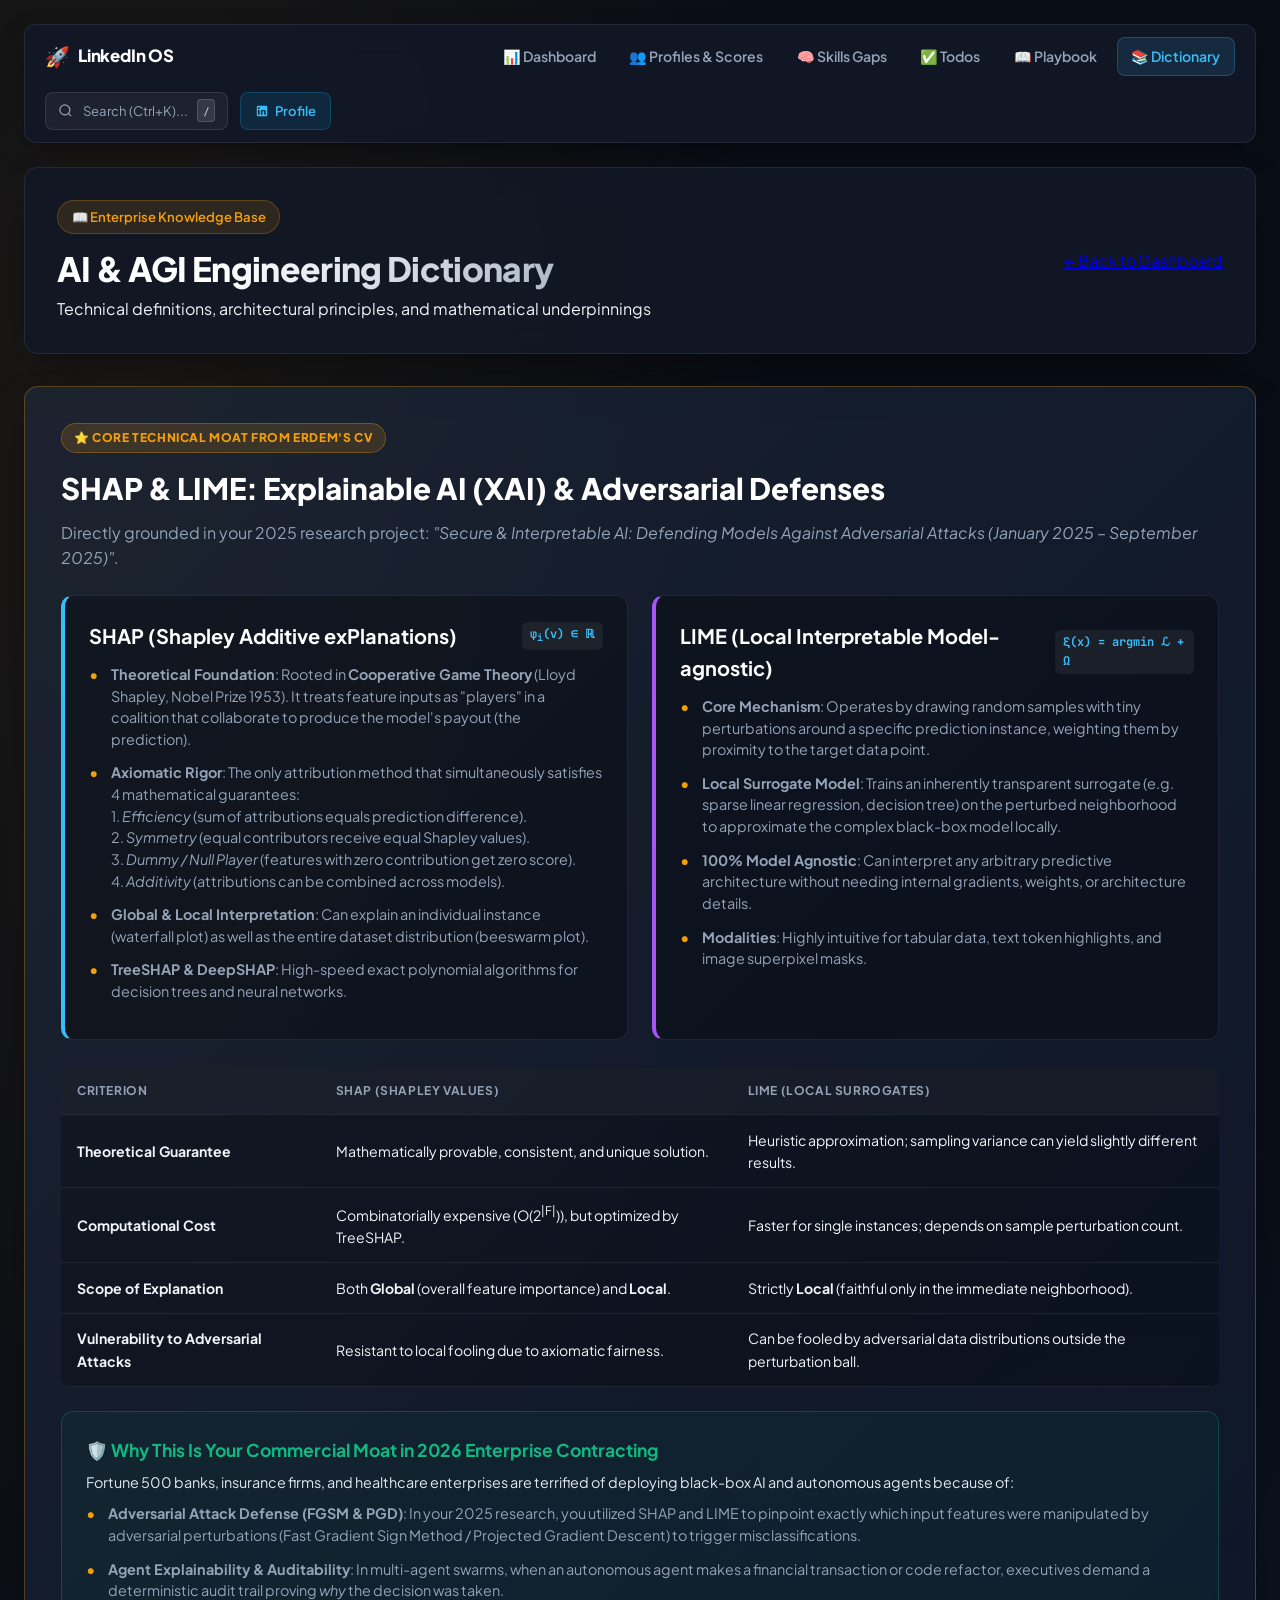
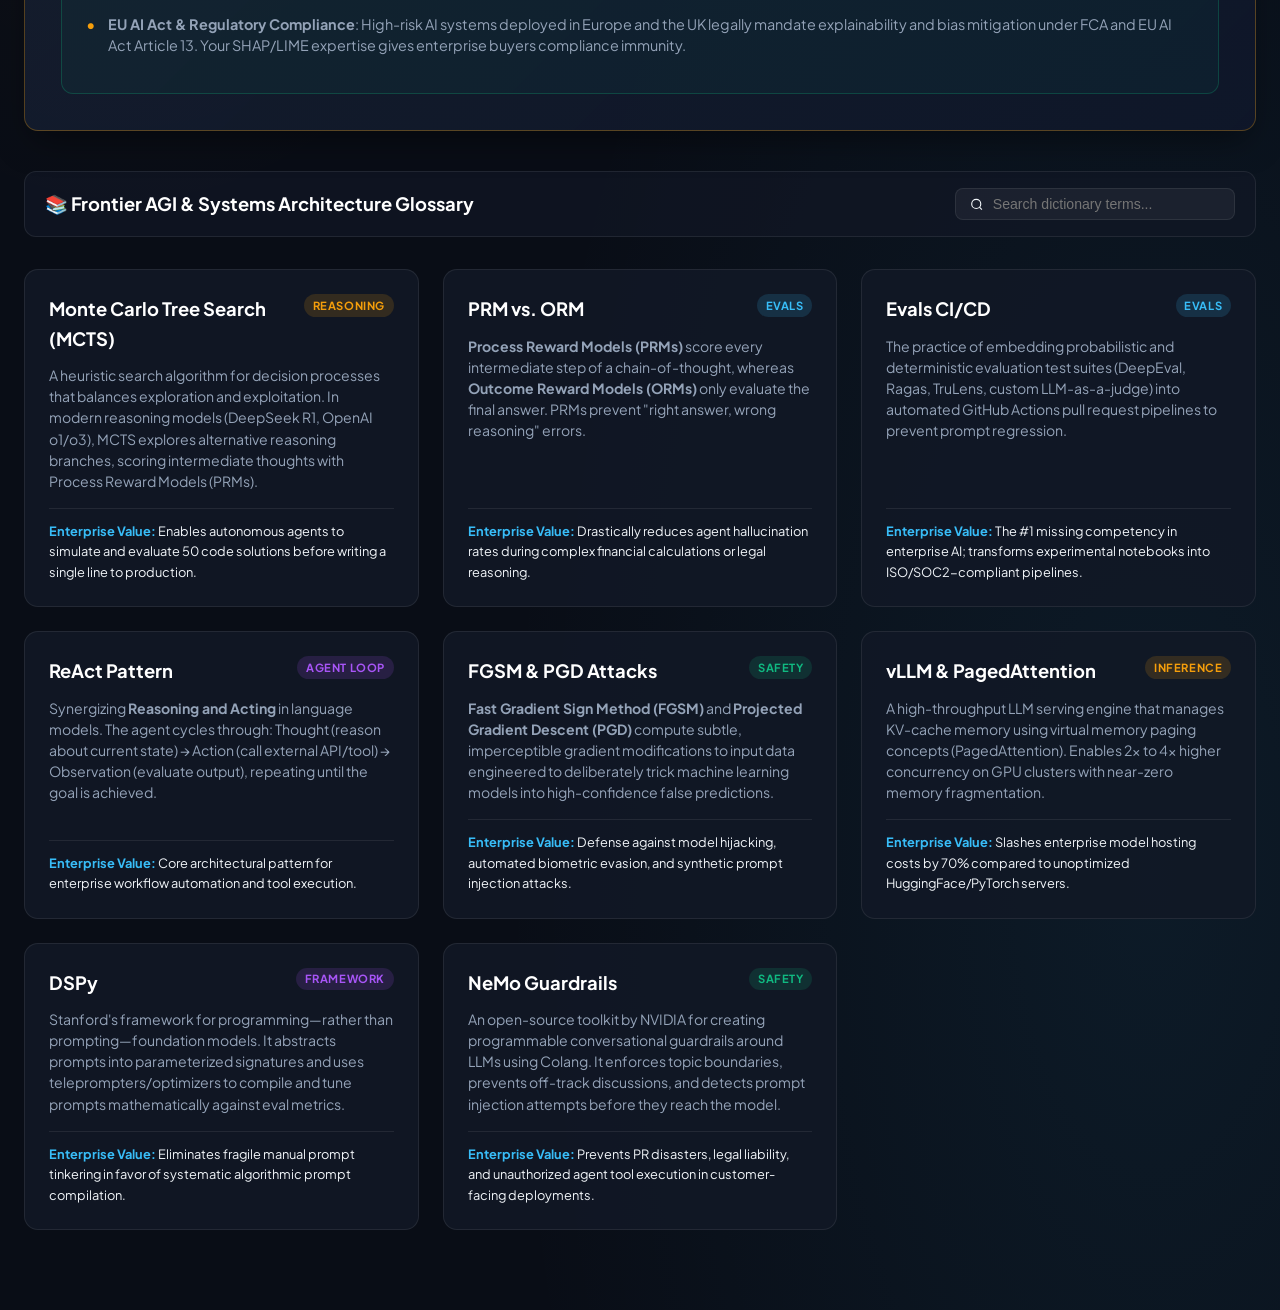
==== dictionary.html @ a2ed02db "feat: add dictionary.html with in-depth SHAP and LIME breakdown and glossary" ====
<!DOCTYPE html>
<html lang="en">
<head>
  <meta charset="UTF-8">
  <meta name="viewport" content="width=device-width, initial-scale=1.0">
  <title>AI & AGI Engineering Dictionary | LinkedIn OS</title>
  <link rel="preconnect" href="https://fonts.googleapis.com">
  <link rel="preconnect" href="https://fonts.gstatic.com" crossorigin>
  <link href="https://fonts.googleapis.com/css2?family=Plus+Jakarta+Sans:wght@400;500;600;700;800&family=JetBrains+Mono:wght@400;500;600&display=swap" rel="stylesheet">
  <link rel="stylesheet" href="nav.css">
  <style>
    :root {
      --bg: #090d16;
      --card-bg: rgba(18, 24, 38, 0.88);
      --card-border: rgba(255, 255, 255, 0.08);
      --accent-blue: #38bdf8;
      --accent-purple: #a855f7;
      --accent-emerald: #10b981;
      --accent-amber: #f59e0b;
      --accent-rose: #f43f5e;
      --text-main: #f1f5f9;
      --text-muted: #94a3b8;
      --code-bg: #030712;
      --radius: 14px;
    }

    * { box-sizing: border-box; margin: 0; padding: 0; }

    body {
      background-color: var(--bg);
      background-image: 
        radial-gradient(at 10% 15%, rgba(245, 158, 11, 0.08) 0px, transparent 40%),
        radial-gradient(at 90% 85%, rgba(56, 189, 248, 0.08) 0px, transparent 40%);
      color: var(--text-main);
      font-family: 'Plus Jakarta Sans', -apple-system, BlinkMacSystemFont, sans-serif;
      line-height: 1.6;
      min-height: 100vh;
      padding: 1.5rem 1.5rem 5rem;
    }

    .container { max-width: 1240px; margin: 0 auto; }

    /* Page Header */
    .page-header {
      background: var(--card-bg);
      backdrop-filter: blur(16px);
      border: 1px solid var(--card-border);
      border-radius: var(--radius);
      padding: 2rem;
      margin-bottom: 2rem;
      box-shadow: 0 20px 40px -15px rgba(0,0,0,0.5);
      display: flex;
      flex-wrap: wrap;
      justify-content: space-between;
      align-items: center;
      gap: 1.5rem;
    }

    .page-header h1 {
      font-size: 2.1rem;
      font-weight: 800;
      letter-spacing: -0.02em;
      background: linear-gradient(135deg, #fff 30%, #94a3b8 100%);
      -webkit-background-clip: text;
      -webkit-text-fill-color: transparent;
      display: flex;
      align-items: center;
      gap: 0.75rem;
    }

    .header-badge {
      display: inline-flex;
      align-items: center;
      gap: 0.5rem;
      background: rgba(245, 158, 11, 0.12);
      border: 1px solid rgba(245, 158, 11, 0.25);
      color: var(--accent-amber);
      padding: 0.35rem 0.85rem;
      border-radius: 9999px;
      font-size: 0.82rem;
      font-weight: 600;
      margin-bottom: 0.5rem;
    }

    /* Hero Deep Dive Card for SHAP & LIME */
    .hero-spotlight {
      background: linear-gradient(135deg, rgba(30, 41, 59, 0.7), rgba(15, 23, 42, 0.9));
      border: 1px solid rgba(245, 158, 11, 0.3);
      border-radius: var(--radius);
      padding: 2.25rem;
      margin-bottom: 2.5rem;
      position: relative;
      box-shadow: 0 15px 35px -10px rgba(0,0,0,0.5);
    }

    .spotlight-tag {
      background: rgba(245, 158, 11, 0.15);
      border: 1px solid rgba(245, 158, 11, 0.3);
      color: var(--accent-amber);
      font-size: 0.75rem;
      font-weight: 800;
      text-transform: uppercase;
      letter-spacing: 0.05em;
      padding: 0.25rem 0.75rem;
      border-radius: 9999px;
      display: inline-block;
      margin-bottom: 0.75rem;
    }

    .spotlight-title {
      font-size: 1.85rem;
      font-weight: 800;
      color: #fff;
      margin-bottom: 0.5rem;
    }

    .spotlight-subtitle {
      color: var(--text-muted);
      font-size: 1rem;
      margin-bottom: 1.5rem;
    }

    /* Comparison Grid */
    .compare-grid {
      display: grid;
      grid-template-columns: 1fr 1fr;
      gap: 1.5rem;
      margin-bottom: 1.75rem;
    }
    @media (max-width: 850px) {
      .compare-grid { grid-template-columns: 1fr; }
    }

    .method-card {
      background: rgba(0, 0, 0, 0.3);
      border: 1px solid var(--card-border);
      border-radius: 12px;
      padding: 1.5rem;
    }

    .method-card.shap {
      border-left: 4px solid var(--accent-blue);
    }

    .method-card.lime {
      border-left: 4px solid var(--accent-purple);
    }

    .method-card h3 {
      font-size: 1.25rem;
      font-weight: 700;
      color: #fff;
      display: flex;
      align-items: center;
      justify-content: space-between;
      margin-bottom: 0.75rem;
    }

    .formula-tag {
      font-family: 'JetBrains Mono', monospace;
      font-size: 0.75rem;
      background: rgba(255, 255, 255, 0.06);
      padding: 0.2rem 0.5rem;
      border-radius: 6px;
      color: var(--accent-blue);
    }

    .bullet-list {
      list-style: none;
      font-size: 0.9rem;
      color: var(--text-muted);
    }

    .bullet-list li {
      margin-bottom: 0.75rem;
      position: relative;
      padding-left: 1.4rem;
      line-height: 1.5;
    }

    .bullet-list li::before {
      content: "•";
      position: absolute;
      left: 0;
      color: var(--accent-amber);
      font-weight: bold;
    }

    /* Comparison Table */
    .compare-table {
      width: 100%;
      border-collapse: collapse;
      font-size: 0.88rem;
      background: rgba(0, 0, 0, 0.25);
      border-radius: 10px;
      overflow: hidden;
      margin-top: 1.5rem;
    }

    .compare-table th, .compare-table td {
      padding: 0.85rem 1rem;
      text-align: left;
      border-bottom: 1px solid var(--card-border);
    }

    .compare-table th {
      background: rgba(255, 255, 255, 0.04);
      color: var(--text-muted);
      text-transform: uppercase;
      font-size: 0.75rem;
      letter-spacing: 0.05em;
    }

    /* Enterprise & Adversarial Connection Box */
    .enterprise-connection {
      background: rgba(16, 185, 129, 0.05);
      border: 1px solid rgba(16, 185, 129, 0.25);
      border-radius: 12px;
      padding: 1.5rem;
      margin-top: 1.5rem;
    }

    .connection-title {
      font-size: 1.1rem;
      font-weight: 700;
      color: var(--accent-emerald);
      margin-bottom: 0.5rem;
      display: flex;
      align-items: center;
      gap: 0.5rem;
    }

    /* Dictionary Terms Filter & Search */
    .dict-controls {
      display: flex;
      justify-content: space-between;
      align-items: center;
      flex-wrap: wrap;
      gap: 1rem;
      background: rgba(18, 24, 38, 0.7);
      border: 1px solid var(--card-border);
      border-radius: 12px;
      padding: 1rem 1.25rem;
      margin-bottom: 2rem;
    }

    .dict-search {
      display: flex;
      align-items: center;
      gap: 0.6rem;
      background: rgba(255, 255, 255, 0.05);
      border: 1px solid var(--card-border);
      border-radius: 8px;
      padding: 0.45rem 0.85rem;
      width: 280px;
    }

    .dict-search input {
      background: transparent;
      border: none;
      outline: none;
      color: #fff;
      font-size: 0.88rem;
      width: 100%;
    }

    /* Dictionary Cards Grid */
    .dict-grid {
      display: grid;
      grid-template-columns: repeat(auto-fill, minmax(360px, 1fr));
      gap: 1.5rem;
    }

    .term-card {
      background: var(--card-bg);
      border: 1px solid var(--card-border);
      border-radius: var(--radius);
      padding: 1.5rem;
      transition: transform 0.2s ease, border-color 0.2s ease;
      display: flex;
      flex-direction: column;
    }

    .term-card:hover {
      transform: translateY(-2px);
      border-color: rgba(255, 255, 255, 0.2);
    }

    .term-header {
      display: flex;
      justify-content: space-between;
      align-items: flex-start;
      margin-bottom: 0.75rem;
      gap: 0.5rem;
    }

    .term-name {
      font-size: 1.15rem;
      font-weight: 700;
      color: #fff;
    }

    .term-category {
      font-size: 0.7rem;
      font-weight: 700;
      text-transform: uppercase;
      padding: 0.15rem 0.55rem;
      border-radius: 9999px;
      letter-spacing: 0.05em;
    }

    .cat-evals { background: rgba(56, 189, 248, 0.15); color: var(--accent-blue); }
    .cat-agent { background: rgba(168, 85, 247, 0.15); color: var(--accent-purple); }
    .cat-safety { background: rgba(16, 185, 129, 0.15); color: var(--accent-emerald); }
    .cat-compute { background: rgba(245, 158, 11, 0.15); color: var(--accent-amber); }

    .term-def {
      font-size: 0.88rem;
      color: var(--text-muted);
      line-height: 1.5;
      flex-grow: 1;
    }

    .term-impact {
      margin-top: 1rem;
      padding-top: 0.75rem;
      border-top: 1px solid var(--card-border);
      font-size: 0.8rem;
      color: var(--text-main);
    }

    .term-impact strong {
      color: var(--accent-blue);
    }
  </style>
</head>
<body>

  <div class="container">
    <!-- Shared Navigation -->
    <div id="shared-nav-container"></div>

    <!-- Page Header -->
    <header class="page-header">
      <div class="header-left">
        <span class="header-badge">📖 Enterprise Knowledge Base</span>
        <h1>AI & AGI Engineering Dictionary</h1>
        <p>Technical definitions, architectural principles, and mathematical underpinnings</p>
      </div>
      <div>
        <a href="index.html" class="btn btn-secondary">
          ← Back to Dashboard
        </a>
      </div>
    </header>

    <!-- Deep Dive Spotlight: SHAP & LIME -->
    <div class="hero-spotlight">
      <span class="spotlight-tag">⭐ Core Technical Moat from Erdem's CV</span>
      <h2 class="spotlight-title">SHAP & LIME: Explainable AI (XAI) & Adversarial Defenses</h2>
      <p class="spotlight-subtitle">
        Directly grounded in your 2025 research project: <em>"Secure & Interpretable AI: Defending Models Against Adversarial Attacks (January 2025 – September 2025)"</em>.
      </p>

      <div class="compare-grid">
        
        <!-- SHAP Box -->
        <div class="method-card shap">
          <h3>
            <span>SHAP (Shapley Additive exPlanations)</span>
            <span class="formula-tag">&phi;<sub>i</sub>(v) &isin; &Ropf;</span>
          </h3>
          <ul class="bullet-list">
            <li><strong>Theoretical Foundation</strong>: Rooted in <strong>Cooperative Game Theory</strong> (Lloyd Shapley, Nobel Prize 1953). It treats feature inputs as "players" in a coalition that collaborate to produce the model's payout (the prediction).</li>
            <li><strong>Axiomatic Rigor</strong>: The only attribution method that simultaneously satisfies 4 mathematical guarantees:
              <br>1. <em>Efficiency</em> (sum of attributions equals prediction difference).
              <br>2. <em>Symmetry</em> (equal contributors receive equal Shapley values).
              <br>3. <em>Dummy / Null Player</em> (features with zero contribution get zero score).
              <br>4. <em>Additivity</em> (attributions can be combined across models).
            </li>
            <li><strong>Global & Local Interpretation</strong>: Can explain an individual instance (waterfall plot) as well as the entire dataset distribution (beeswarm plot).</li>
            <li><strong>TreeSHAP & DeepSHAP</strong>: High-speed exact polynomial algorithms for decision trees and neural networks.</li>
          </ul>
        </div>

        <!-- LIME Box -->
        <div class="method-card lime">
          <h3>
            <span>LIME (Local Interpretable Model-agnostic)</span>
            <span class="formula-tag">&xi;(x) = argmin &Lscr; + &Omega;</span>
          </h3>
          <ul class="bullet-list">
            <li><strong>Core Mechanism</strong>: Operates by drawing random samples with tiny perturbations around a specific prediction instance, weighting them by proximity to the target data point.</li>
            <li><strong>Local Surrogate Model</strong>: Trains an inherently transparent surrogate (e.g. sparse linear regression, decision tree) on the perturbed neighborhood to approximate the complex black-box model locally.</li>
            <li><strong>100% Model Agnostic</strong>: Can interpret any arbitrary predictive architecture without needing internal gradients, weights, or architecture details.</li>
            <li><strong>Modalities</strong>: Highly intuitive for tabular data, text token highlights, and image superpixel masks.</li>
          </ul>
        </div>

      </div>

      <!-- Comparison Matrix Table -->
      <table class="compare-table">
        <thead>
          <tr>
            <th>Criterion</th>
            <th>SHAP (Shapley Values)</th>
            <th>LIME (Local Surrogates)</th>
          </tr>
        </thead>
        <tbody>
          <tr>
            <td><strong>Theoretical Guarantee</strong></td>
            <td>Mathematically provable, consistent, and unique solution.</td>
            <td>Heuristic approximation; sampling variance can yield slightly different results.</td>
          </tr>
          <tr>
            <td><strong>Computational Cost</strong></td>
            <td>Combinatorially expensive (O(2<sup>|F|</sup>)), but optimized by TreeSHAP.</td>
            <td>Faster for single instances; depends on sample perturbation count.</td>
          </tr>
          <tr>
            <td><strong>Scope of Explanation</strong></td>
            <td>Both <strong>Global</strong> (overall feature importance) and <strong>Local</strong>.</td>
            <td>Strictly <strong>Local</strong> (faithful only in the immediate neighborhood).</td>
          </tr>
          <tr>
            <td><strong>Vulnerability to Adversarial Attacks</strong></td>
            <td>Resistant to local fooling due to axiomatic fairness.</td>
            <td>Can be fooled by adversarial data distributions outside the perturbation ball.</td>
          </tr>
        </tbody>
      </table>

      <!-- Enterprise Bridge: Why Clients Pay £1,500/day for SHAP/LIME in 2026 -->
      <div class="enterprise-connection">
        <div class="connection-title">
          <span>🛡️ Why This Is Your Commercial Moat in 2026 Enterprise Contracting</span>
        </div>
        <p style="font-size: 0.9rem; color: #e2e8f0; line-height: 1.5; margin-bottom: 0.6rem;">
          Fortune 500 banks, insurance firms, and healthcare enterprises are terrified of deploying black-box AI and autonomous agents because of:
        </p>
        <ul class="bullet-list">
          <li><strong>Adversarial Attack Defense (FGSM & PGD)</strong>: In your 2025 research, you utilized SHAP and LIME to pinpoint exactly which input features were manipulated by adversarial perturbations (Fast Gradient Sign Method / Projected Gradient Descent) to trigger misclassifications.</li>
          <li><strong>Agent Explainability & Auditability</strong>: In multi-agent swarms, when an autonomous agent makes a financial transaction or code refactor, executives demand a deterministic audit trail proving <em>why</em> the decision was taken.</li>
          <li><strong>EU AI Act & Regulatory Compliance</strong>: High-risk AI systems deployed in Europe and the UK legally mandate explainability and bias mitigation under FCA and EU AI Act Article 13. Your SHAP/LIME expertise gives enterprise buyers compliance immunity.</li>
        </ul>
      </div>

    </div>

    <!-- Technical Dictionary Glossary Section -->
    <div class="dict-controls">
      <div style="font-size: 1.15rem; font-weight: 700; color: #fff;">
        📚 Frontier AGI & Systems Architecture Glossary
      </div>
      <div class="dict-search">
        <svg width="15" height="15" viewBox="0 0 24 24" fill="none" stroke="currentColor" stroke-width="2"><circle cx="11" cy="11" r="8"></circle><line x1="21" y1="21" x2="16.65" y2="16.65"></line></svg>
        <input type="text" id="dict-input" placeholder="Search dictionary terms..." oninput="filterTerms(this.value)">
      </div>
    </div>

    <div class="dict-grid" id="dict-cards-container">

      <!-- Term: MCTS -->
      <div class="term-card" data-term="MCTS Monte Carlo Tree Search Reasoning">
        <div class="term-header">
          <span class="term-name">Monte Carlo Tree Search (MCTS)</span>
          <span class="term-category cat-compute">Reasoning</span>
        </div>
        <div class="term-def">
          A heuristic search algorithm for decision processes that balances exploration and exploitation. In modern reasoning models (DeepSeek R1, OpenAI o1/o3), MCTS explores alternative reasoning branches, scoring intermediate thoughts with Process Reward Models (PRMs).
        </div>
        <div class="term-impact">
          <strong>Enterprise Value:</strong> Enables autonomous agents to simulate and evaluate 50 code solutions before writing a single line to production.
        </div>
      </div>

      <!-- Term: PRM vs ORM -->
      <div class="term-card" data-term="PRM ORM Process Reward Model Outcome Reward Model">
        <div class="term-header">
          <span class="term-name">PRM vs. ORM</span>
          <span class="term-category cat-evals">Evals</span>
        </div>
        <div class="term-def">
          <strong>Process Reward Models (PRMs)</strong> score every intermediate step of a chain-of-thought, whereas <strong>Outcome Reward Models (ORMs)</strong> only evaluate the final answer. PRMs prevent "right answer, wrong reasoning" errors.
        </div>
        <div class="term-impact">
          <strong>Enterprise Value:</strong> Drastically reduces agent hallucination rates during complex financial calculations or legal reasoning.
        </div>
      </div>

      <!-- Term: Evals CI/CD -->
      <div class="term-card" data-term="Evals CI/CD Evaluation Engineering DeepEval Ragas">
        <div class="term-header">
          <span class="term-name">Evals CI/CD</span>
          <span class="term-category cat-evals">Evals</span>
        </div>
        <div class="term-def">
          The practice of embedding probabilistic and deterministic evaluation test suites (DeepEval, Ragas, TruLens, custom LLM-as-a-judge) into automated GitHub Actions pull request pipelines to prevent prompt regression.
        </div>
        <div class="term-impact">
          <strong>Enterprise Value:</strong> The #1 missing competency in enterprise AI; transforms experimental notebooks into ISO/SOC2-compliant pipelines.
        </div>
      </div>

      <!-- Term: ReAct -->
      <div class="term-card" data-term="ReAct Reasoning Acting Agentic Loop">
        <div class="term-header">
          <span class="term-name">ReAct Pattern</span>
          <span class="term-category cat-agent">Agent Loop</span>
        </div>
        <div class="term-def">
          Synergizing <strong>Reasoning and Acting</strong> in language models. The agent cycles through: Thought (reason about current state) &rarr; Action (call external API/tool) &rarr; Observation (evaluate output), repeating until the goal is achieved.
        </div>
        <div class="term-impact">
          <strong>Enterprise Value:</strong> Core architectural pattern for enterprise workflow automation and tool execution.
        </div>
      </div>

      <!-- Term: Adversarial Perturbation (FGSM / PGD) -->
      <div class="term-card" data-term="FGSM PGD Adversarial Perturbations Attacks">
        <div class="term-header">
          <span class="term-name">FGSM & PGD Attacks</span>
          <span class="term-category cat-safety">Safety</span>
        </div>
        <div class="term-def">
          <strong>Fast Gradient Sign Method (FGSM)</strong> and <strong>Projected Gradient Descent (PGD)</strong> compute subtle, imperceptible gradient modifications to input data engineered to deliberately trick machine learning models into high-confidence false predictions.
        </div>
        <div class="term-impact">
          <strong>Enterprise Value:</strong> Defense against model hijacking, automated biometric evasion, and synthetic prompt injection attacks.
        </div>
      </div>

      <!-- Term: vLLM & PagedAttention -->
      <div class="term-card" data-term="vLLM PagedAttention High Throughput Inference">
        <div class="term-header">
          <span class="term-name">vLLM & PagedAttention</span>
          <span class="term-category cat-compute">Inference</span>
        </div>
        <div class="term-def">
          A high-throughput LLM serving engine that manages KV-cache memory using virtual memory paging concepts (PagedAttention). Enables 2x to 4x higher concurrency on GPU clusters with near-zero memory fragmentation.
        </div>
        <div class="term-impact">
          <strong>Enterprise Value:</strong> Slashes enterprise model hosting costs by 70% compared to unoptimized HuggingFace/PyTorch servers.
        </div>
      </div>

      <!-- Term: DSPy -->
      <div class="term-card" data-term="DSPy Declarative Prompting Optimization">
        <div class="term-header">
          <span class="term-name">DSPy</span>
          <span class="term-category cat-agent">Framework</span>
        </div>
        <div class="term-def">
          Stanford's framework for programming—rather than prompting—foundation models. It abstracts prompts into parameterized signatures and uses teleprompters/optimizers to compile and tune prompts mathematically against eval metrics.
        </div>
        <div class="term-impact">
          <strong>Enterprise Value:</strong> Eliminates fragile manual prompt tinkering in favor of systematic algorithmic prompt compilation.
        </div>
      </div>

      <!-- Term: NeMo Guardrails -->
      <div class="term-card" data-term="NeMo Guardrails Guardrails AI Safety LLM Defense">
        <div class="term-header">
          <span class="term-name">NeMo Guardrails</span>
          <span class="term-category cat-safety">Safety</span>
        </div>
        <div class="term-def">
          An open-source toolkit by NVIDIA for creating programmable conversational guardrails around LLMs using Colang. It enforces topic boundaries, prevents off-track discussions, and detects prompt injection attempts before they reach the model.
        </div>
        <div class="term-impact">
          <strong>Enterprise Value:</strong> Prevents PR disasters, legal liability, and unauthorized agent tool execution in customer-facing deployments.
        </div>
      </div>

    </div>

  </div>

  <script src="nav.js"></script>
  <script>
    function filterTerms(query) {
      const q = query.trim().toLowerCase();
      const cards = document.querySelectorAll('.term-card');
      cards.forEach(card => {
        const text = card.getAttribute('data-term').toLowerCase() + ' ' + card.innerText.toLowerCase();
        if (text.includes(q)) {
          card.style.display = 'flex';
        } else {
          card.style.display = 'none';
        }
      });
    }
  </script>
</body>
</html>
---- nav.css ----
/* Shared Navigation & Global Search Styles */
.shared-navbar {
  display: flex;
  justify-content: space-between;
  align-items: center;
  background: rgba(18, 24, 38, 0.95);
  backdrop-filter: blur(16px);
  border: 1px solid rgba(255, 255, 255, 0.08);
  border-radius: 12px;
  padding: 0.75rem 1.25rem;
  margin-bottom: 1.5rem;
  box-shadow: 0 10px 30px -10px rgba(0,0,0,0.5);
  gap: 1rem;
  flex-wrap: wrap;
}

.nav-brand {
  display: flex;
  align-items: center;
}

.brand-link {
  display: flex;
  align-items: center;
  gap: 0.5rem;
  text-decoration: none;
  color: #fff;
  font-weight: 800;
  font-size: 1.05rem;
  letter-spacing: -0.01em;
}

.brand-icon {
  font-size: 1.25rem;
}

.nav-menu {
  display: flex;
  align-items: center;
  gap: 0.4rem;
  flex-wrap: wrap;
}

.nav-link {
  color: var(--text-muted, #94a3b8);
  text-decoration: none;
  font-size: 0.88rem;
  font-weight: 600;
  padding: 0.45rem 0.85rem;
  border-radius: 8px;
  transition: all 0.2s ease;
  display: inline-flex;
  align-items: center;
  gap: 0.4rem;
}

.nav-link:hover {
  color: #fff;
  background: rgba(255, 255, 255, 0.06);
}

.nav-link.active {
  color: #fff;
  background: rgba(56, 189, 248, 0.12);
  border: 1px solid rgba(56, 189, 248, 0.25);
  color: #38bdf8;
}

.nav-actions {
  display: flex;
  align-items: center;
  gap: 0.75rem;
}

.search-trigger-box {
  display: flex;
  align-items: center;
  gap: 0.6rem;
  background: rgba(255, 255, 255, 0.05);
  border: 1px solid rgba(255, 255, 255, 0.1);
  padding: 0.4rem 0.75rem;
  border-radius: 8px;
  color: #94a3b8;
  font-size: 0.82rem;
  cursor: pointer;
  transition: all 0.2s ease;
  user-select: none;
}

.search-trigger-box:hover {
  background: rgba(255, 255, 255, 0.08);
  border-color: rgba(255, 255, 255, 0.2);
  color: #fff;
}

.search-trigger-box kbd {
  background: rgba(255, 255, 255, 0.1);
  border: 1px solid rgba(255, 255, 255, 0.15);
  border-radius: 4px;
  padding: 0.1rem 0.35rem;
  font-size: 0.7rem;
  font-family: inherit;
  color: #cbd5e1;
}

.nav-btn-linkedin {
  display: inline-flex;
  align-items: center;
  gap: 0.4rem;
  background: rgba(14, 118, 168, 0.2);
  border: 1px solid rgba(14, 118, 168, 0.4);
  color: #38bdf8;
  padding: 0.45rem 0.85rem;
  border-radius: 8px;
  font-size: 0.82rem;
  font-weight: 600;
  text-decoration: none;
  transition: all 0.2s ease;
}

.nav-btn-linkedin:hover {
  background: #0284c7;
  color: #fff;
}

/* Global Search Modal */
.search-modal-backdrop {
  position: fixed;
  inset: 0;
  background: rgba(3, 7, 18, 0.8);
  backdrop-filter: blur(8px);
  z-index: 10000;
  display: none;
  align-items: flex-start;
  justify-content: center;
  padding-top: 10vh;
}

.search-modal-backdrop.open {
  display: flex;
}

.search-modal-card {
  width: 90%;
  max-width: 620px;
  background: #111827;
  border: 1px solid rgba(255, 255, 255, 0.12);
  border-radius: 14px;
  box-shadow: 0 25px 50px -12px rgba(0, 0, 0, 0.75);
  overflow: hidden;
  animation: modalFadeIn 0.15s ease-out;
}

@keyframes modalFadeIn {
  from { opacity: 0; transform: scale(0.97) translateY(-10px); }
  to { opacity: 1; transform: scale(1) translateY(0); }
}

.search-input-wrapper {
  display: flex;
  align-items: center;
  gap: 0.75rem;
  padding: 1rem 1.25rem;
  border-bottom: 1px solid rgba(255, 255, 255, 0.08);
  background: #0b0f19;
}

.search-input-wrapper svg {
  color: #94a3b8;
  flex-shrink: 0;
}

.search-input-wrapper input {
  flex-grow: 1;
  background: transparent;
  border: none;
  outline: none;
  color: #fff;
  font-size: 1.05rem;
  font-family: inherit;
}

.search-input-wrapper input::placeholder {
  color: #64748b;
}

.search-close-btn {
  background: transparent;
  border: none;
  color: #94a3b8;
  font-size: 1.4rem;
  cursor: pointer;
  padding: 0 0.25rem;
}
.search-close-btn:hover { color: #fff; }

.search-results-list {
  max-height: 380px;
  overflow-y: auto;
  padding: 0.75rem;
  display: flex;
  flex-direction: column;
  gap: 0.4rem;
}

.search-hint {
  padding: 1.5rem;
  text-align: center;
  color: #64748b;
  font-size: 0.9rem;
}

.search-empty {
  padding: 2rem;
  text-align: center;
  color: #94a3b8;
  font-size: 0.95rem;
}

.search-result-item {
  display: block;
  padding: 0.75rem 1rem;
  border-radius: 8px;
  text-decoration: none;
  background: rgba(255, 255, 255, 0.02);
  border: 1px solid transparent;
  transition: all 0.15s ease;
}

.search-result-item:hover {
  background: rgba(56, 189, 248, 0.08);
  border-color: rgba(56, 189, 248, 0.25);
}

.result-top {
  display: flex;
  justify-content: space-between;
  align-items: center;
  margin-bottom: 0.25rem;
}

.result-title {
  color: #fff;
  font-weight: 700;
  font-size: 0.95rem;
}

.result-category {
  font-size: 0.72rem;
  text-transform: uppercase;
  font-weight: 700;
  padding: 0.15rem 0.5rem;
  border-radius: 9999px;
  background: rgba(255, 255, 255, 0.06);
  color: #38bdf8;
  letter-spacing: 0.05em;
}

.result-desc {
  color: #94a3b8;
  font-size: 0.82rem;
  line-height: 1.4;
}
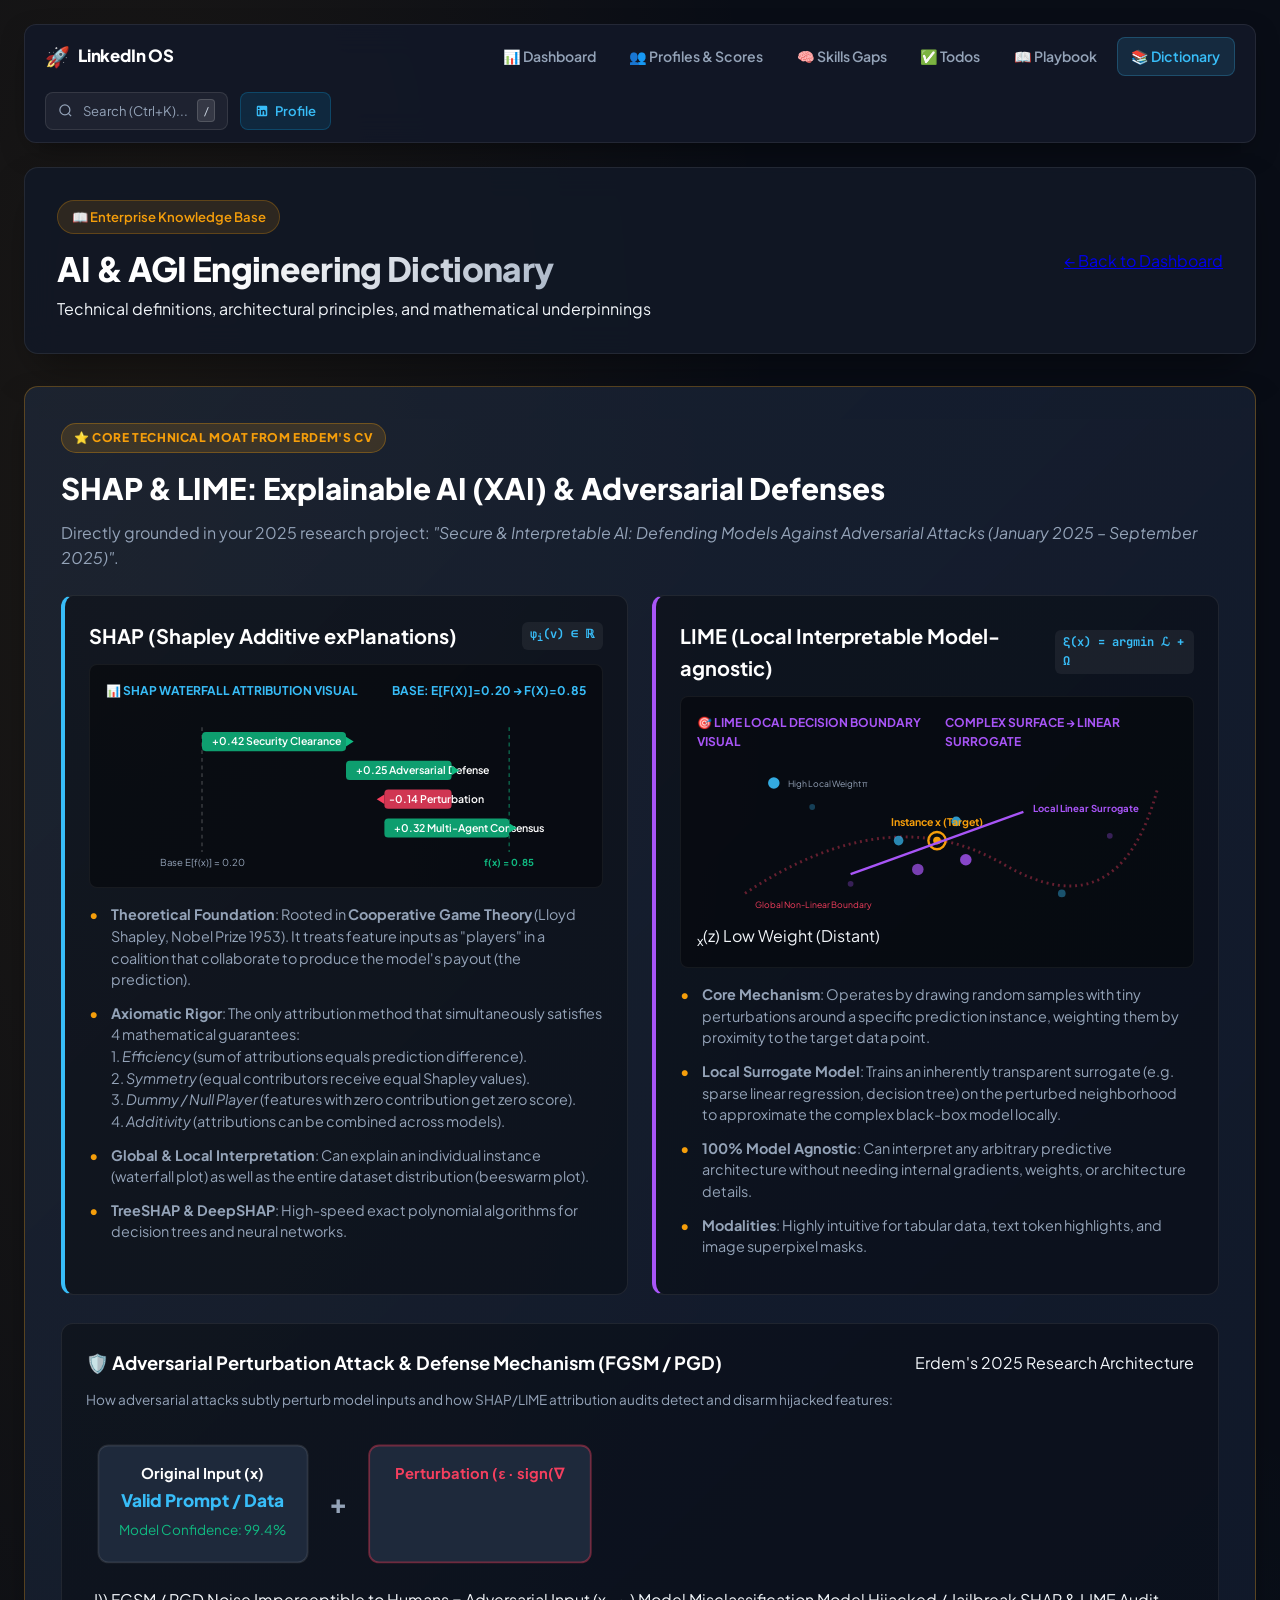
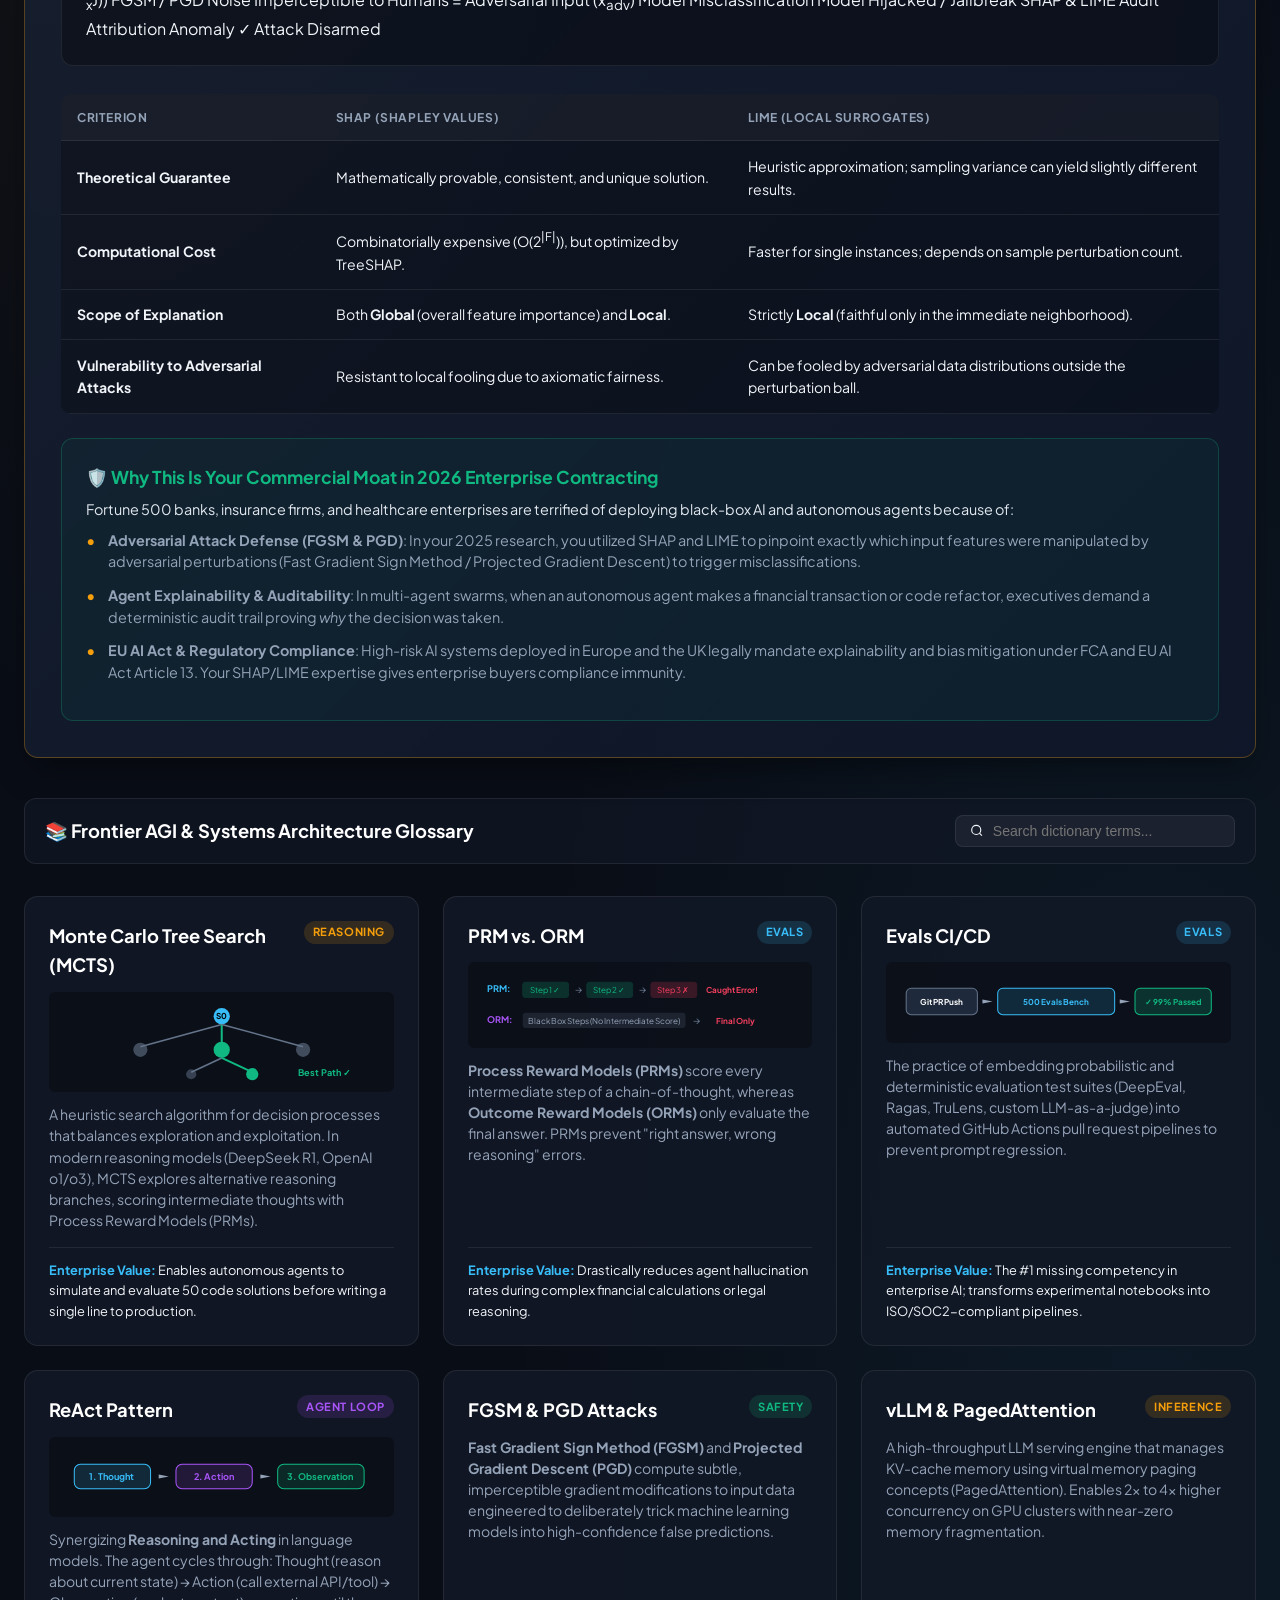
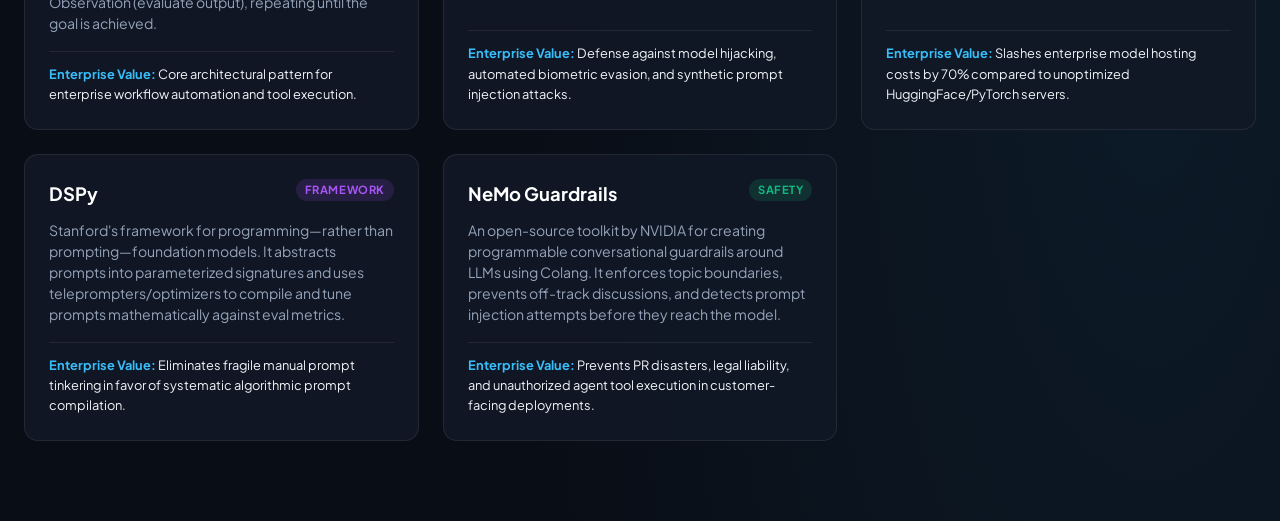
==== commit 9c2b0bfc: "feat: embed interactive SVG visuals for SHAP waterfall, LIME decision boundary, FGSM adversarial flo" ====
--- a/dictionary.html
+++ b/dictionary.html
@@ -364,12 +364,50 @@
 
       <div class="compare-grid">
         
-        <!-- SHAP Box -->
+        <!-- SHAP Box with Visual -->
         <div class="method-card shap">
           <h3>
             <span>SHAP (Shapley Additive exPlanations)</span>
             <span class="formula-tag">&phi;<sub>i</sub>(v) &isin; &Ropf;</span>
           </h3>
+          
+          <!-- SHAP Waterfall Visual SVG -->
+          <div style="background: rgba(0,0,0,0.4); border-radius: 8px; padding: 1rem; margin-bottom: 1rem; border: 1px solid rgba(255,255,255,0.06);">
+            <div style="font-size: 0.75rem; text-transform: uppercase; color: var(--accent-blue); font-weight: 700; margin-bottom: 0.5rem; display: flex; justify-content: space-between;">
+              <span>📊 SHAP Waterfall Attribution Visual</span>
+              <span>Base: E[f(x)]=0.20 &rarr; f(x)=0.85</span>
+            </div>
+            <svg viewBox="0 0 500 170" width="100%" height="auto" style="display: block; font-family: 'Plus Jakarta Sans', sans-serif;">
+              <!-- Background Grid & Base Line -->
+              <line x1="100" y1="20" x2="100" y2="150" stroke="rgba(255,255,255,0.2)" stroke-width="1.5" stroke-dasharray="4"/>
+              <text x="100" y="165" fill="#94a3b8" font-size="10" text-anchor="middle">Base E[f(x)] = 0.20</text>
+
+              <!-- Final Output Line -->
+              <line x1="420" y1="20" x2="420" y2="150" stroke="rgba(16,185,129,0.5)" stroke-width="1.5" stroke-dasharray="4"/>
+              <text x="420" y="165" fill="#10b981" font-size="10" text-anchor="middle" font-weight="bold">f(x) = 0.85</text>
+
+              <!-- Bar 1: Positive Feature 1 -->
+              <rect x="100" y="25" width="150" height="20" rx="4" fill="#10b981" opacity="0.85"/>
+              <text x="110" y="39" fill="#fff" font-size="11" font-weight="600">+0.42 Security Clearance</text>
+              <polygon points="250,30 258,35 250,40" fill="#10b981"/>
+
+              <!-- Bar 2: Positive Feature 2 -->
+              <rect x="250" y="55" width="110" height="20" rx="4" fill="#10b981" opacity="0.85"/>
+              <text x="260" y="69" fill="#fff" font-size="11" font-weight="600">+0.25 Adversarial Defense</text>
+              <polygon points="360,60 368,65 360,70" fill="#10b981"/>
+
+              <!-- Bar 3: Negative Feature (Red) -->
+              <rect x="290" y="85" width="70" height="20" rx="4" fill="#f43f5e" opacity="0.85"/>
+              <text x="295" y="99" fill="#fff" font-size="11" font-weight="600">-0.14 Perturbation</text>
+              <polygon points="290,90 282,95 290,100" fill="#f43f5e"/>
+
+              <!-- Bar 4: Final Positive Push -->
+              <rect x="290" y="115" width="130" height="20" rx="4" fill="#10b981" opacity="0.85"/>
+              <text x="300" y="129" fill="#fff" font-size="11" font-weight="600">+0.32 Multi-Agent Consensus</text>
+              <polygon points="420,120 428,125 420,130" fill="#10b981"/>
+            </svg>
+          </div>
+
           <ul class="bullet-list">
             <li><strong>Theoretical Foundation</strong>: Rooted in <strong>Cooperative Game Theory</strong> (Lloyd Shapley, Nobel Prize 1953). It treats feature inputs as "players" in a coalition that collaborate to produce the model's payout (the prediction).</li>
             <li><strong>Axiomatic Rigor</strong>: The only attribution method that simultaneously satisfies 4 mathematical guarantees:
@@ -383,12 +421,54 @@
           </ul>
         </div>
 
-        <!-- LIME Box -->
+        <!-- LIME Box with Visual -->
         <div class="method-card lime">
           <h3>
             <span>LIME (Local Interpretable Model-agnostic)</span>
             <span class="formula-tag">&xi;(x) = argmin &Lscr; + &Omega;</span>
           </h3>
+
+          <!-- LIME Perturbation Visual SVG -->
+          <div style="background: rgba(0,0,0,0.4); border-radius: 8px; padding: 1rem; margin-bottom: 1rem; border: 1px solid rgba(255,255,255,0.06);">
+            <div style="font-size: 0.75rem; text-transform: uppercase; color: var(--accent-purple); font-weight: 700; margin-bottom: 0.5rem; display: flex; justify-content: space-between;">
+              <span>🎯 LIME Local Decision Boundary Visual</span>
+              <span>Complex Surface &rarr; Linear Surrogate</span>
+            </div>
+            <svg viewBox="0 0 500 170" width="100%" height="auto" style="display: block; font-family: 'Plus Jakarta Sans', sans-serif;">
+              <!-- Non-linear Complex Decision Boundary (Curved path) -->
+              <path d="M 50 140 Q 200 40 320 110 T 480 30" fill="none" stroke="rgba(244,63,94,0.4)" stroke-width="3" stroke-dasharray="2 4"/>
+              <text x="60" y="155" fill="#f43f5e" font-size="9">Global Non-Linear Boundary</text>
+
+              <!-- Perturbed Samples in Neighborhood -->
+              <!-- Far points (small, low opacity) -->
+              <circle cx="120" cy="50" r="3" fill="#38bdf8" opacity="0.3"/>
+              <circle cx="160" cy="130" r="3" fill="#a855f7" opacity="0.3"/>
+              <circle cx="380" cy="140" r="4" fill="#38bdf8" opacity="0.4"/>
+              <circle cx="430" cy="80" r="3" fill="#a855f7" opacity="0.3"/>
+
+              <!-- Close points (medium, higher opacity) -->
+              <circle cx="210" cy="85" r="5" fill="#38bdf8" opacity="0.7"/>
+              <circle cx="270" cy="65" r="5" fill="#38bdf8" opacity="0.8"/>
+              <circle cx="230" cy="115" r="6" fill="#a855f7" opacity="0.7"/>
+              <circle cx="280" cy="105" r="6" fill="#a855f7" opacity="0.8"/>
+
+              <!-- Target Instance X (Bold Red/Gold Cross) -->
+              <circle cx="250" cy="85" r="9" fill="none" stroke="#f59e0b" stroke-width="2.5"/>
+              <circle cx="250" cy="85" r="4" fill="#f59e0b"/>
+              <text x="250" y="70" fill="#f59e0b" font-size="11" font-weight="bold" text-anchor="middle">Instance x (Target)</text>
+
+              <!-- Local Linear Surrogate Boundary (Solid Bold White/Purple Line) -->
+              <line x1="160" y1="120" x2="340" y2="55" stroke="#a855f7" stroke-width="2.5"/>
+              <text x="350" y="55" fill="#a855f7" font-size="10" font-weight="bold">Local Linear Surrogate</text>
+
+              <!-- Weight legend bubble -->
+              <circle cx="80" cy="25" r="6" fill="#38bdf8" opacity="0.9"/>
+              <text x="95" y="29" fill="#94a3b8" font-size="9">High Local Weight &pi;<sub>x</sub>(z)</text>
+              <circle cx="230" cy="25" r="3" fill="#38bdf8" opacity="0.4"/>
+              <text x="240" y="29" fill="#94a3b8" font-size="9">Low Weight (Distant)</text>
+            </svg>
+          </div>
+
           <ul class="bullet-list">
             <li><strong>Core Mechanism</strong>: Operates by drawing random samples with tiny perturbations around a specific prediction instance, weighting them by proximity to the target data point.</li>
             <li><strong>Local Surrogate Model</strong>: Trains an inherently transparent surrogate (e.g. sparse linear regression, decision tree) on the perturbed neighborhood to approximate the complex black-box model locally.</li>
@@ -397,6 +477,54 @@
           </ul>
         </div>
 
+      </div>
+
+      <!-- Adversarial Defense Visual Flow -->
+      <div style="background: rgba(0,0,0,0.3); border: 1px solid var(--card-border); border-radius: 12px; padding: 1.5rem; margin-bottom: 1.75rem;">
+        <div style="display: flex; justify-content: space-between; align-items: center; margin-bottom: 0.75rem;">
+          <h3 style="font-size: 1.15rem; color: #fff; font-weight: 700; display: flex; align-items: center; gap: 0.5rem;">
+            <span>🛡️ Adversarial Perturbation Attack & Defense Mechanism (FGSM / PGD)</span>
+          </h3>
+          <span class="tag tag-rose">Erdem's 2025 Research Architecture</span>
+        </div>
+        <p style="font-size: 0.85rem; color: var(--text-muted); margin-bottom: 1rem;">
+          How adversarial attacks subtly perturb model inputs and how SHAP/LIME attribution audits detect and disarm hijacked features:
+        </p>
+
+        <svg viewBox="0 0 900 130" width="100%" height="auto" style="display: block; font-family: 'Plus Jakarta Sans', sans-serif;">
+          <!-- Step 1: Clean Input -->
+          <rect x="10" y="15" width="170" height="95" rx="8" fill="#1e293b" stroke="rgba(255,255,255,0.1)" stroke-width="1.5"/>
+          <text x="95" y="42" fill="#fff" font-size="12" font-weight="700" text-anchor="middle">Original Input (x)</text>
+          <text x="95" y="65" fill="#38bdf8" font-size="14" font-weight="800" text-anchor="middle">Valid Prompt / Data</text>
+          <text x="95" y="88" fill="#10b981" font-size="11" text-anchor="middle">Model Confidence: 99.4%</text>
+
+          <!-- Plus Sign -->
+          <text x="205" y="70" fill="#94a3b8" font-size="22" font-weight="800" text-anchor="middle">+</text>
+
+          <!-- Step 2: Adversarial Perturbation Noise -->
+          <rect x="230" y="15" width="180" height="95" rx="8" fill="#1e293b" stroke="rgba(244,63,94,0.4)" stroke-width="1.5"/>
+          <text x="320" y="42" fill="#f43f5e" font-size="12" font-weight="700" text-anchor="middle">Perturbation (&epsilon; &middot; sign(&nabla;<sub>x</sub>J))</text>
+          <text x="320" y="65" fill="#f43f5e" font-size="13" font-weight="800" text-anchor="middle">FGSM / PGD Noise</text>
+          <text x="320" y="88" fill="#94a3b8" font-size="10" text-anchor="middle">Imperceptible to Humans</text>
+
+          <!-- Equals Sign -->
+          <text x="435" y="70" fill="#94a3b8" font-size="22" font-weight="800" text-anchor="middle">=</text>
+
+          <!-- Step 3: Adversarial Example -->
+          <rect x="460" y="15" width="170" height="95" rx="8" fill="#1e293b" stroke="rgba(245,158,11,0.4)" stroke-width="1.5"/>
+          <text x="545" y="42" fill="#f59e0b" font-size="12" font-weight="700" text-anchor="middle">Adversarial Input (x<sub>adv</sub>)</text>
+          <text x="545" y="65" fill="#f43f5e" font-size="13" font-weight="800" text-anchor="middle">Model Misclassification</text>
+          <text x="545" y="88" fill="#f43f5e" font-size="10" text-anchor="middle">Model Hijacked / Jailbreak</text>
+
+          <!-- Arrow -->
+          <polygon points="650,62 675,62 675,56 690,65 675,74 675,68 650,68" fill="#10b981"/>
+
+          <!-- Step 4: Defense with SHAP/LIME Audit -->
+          <rect x="710" y="15" width="180" height="95" rx="8" fill="rgba(16,185,129,0.1)" stroke="rgba(16,185,129,0.5)" stroke-width="1.5"/>
+          <text x="800" y="42" fill="#10b981" font-size="12" font-weight="700" text-anchor="middle">SHAP & LIME Audit</text>
+          <text x="800" y="65" fill="#fff" font-size="12" font-weight="700" text-anchor="middle">Attribution Anomaly</text>
+          <text x="800" y="88" fill="#38bdf8" font-size="11" font-weight="600" text-anchor="middle">&check; Attack Disarmed</text>
+        </svg>
       </div>
 
       <!-- Comparison Matrix Table -->
@@ -468,6 +596,30 @@
           <span class="term-name">Monte Carlo Tree Search (MCTS)</span>
           <span class="term-category cat-compute">Reasoning</span>
         </div>
+        <div style="background: rgba(0,0,0,0.3); border-radius: 6px; padding: 0.6rem; margin-bottom: 0.75rem;">
+          <svg viewBox="0 0 320 80" width="100%" height="auto" style="display: block;">
+            <!-- Root -->
+            <circle cx="160" cy="15" r="8" fill="#38bdf8"/>
+            <text x="160" y="18" fill="#000" font-size="8" font-weight="bold" text-anchor="middle">S0</text>
+
+            <!-- Level 1 Branches -->
+            <line x1="160" y1="23" x2="80" y2="45" stroke="#64748b" stroke-width="1.5"/>
+            <line x1="160" y1="23" x2="160" y2="45" stroke="#10b981" stroke-width="2"/>
+            <line x1="160" y1="23" x2="240" y2="45" stroke="#64748b" stroke-width="1.5"/>
+
+            <circle cx="80" cy="48" r="7" fill="#64748b" opacity="0.6"/>
+            <circle cx="160" cy="48" r="8" fill="#10b981"/>
+            <circle cx="240" cy="48" r="7" fill="#64748b" opacity="0.6"/>
+
+            <!-- Level 2 Branches from Best Candidate -->
+            <line x1="160" y1="56" x2="130" y2="70" stroke="#64748b" stroke-width="1.5"/>
+            <line x1="160" y1="56" x2="190" y2="70" stroke="#10b981" stroke-width="2"/>
+
+            <circle cx="130" cy="72" r="5" fill="#64748b" opacity="0.5"/>
+            <circle cx="190" cy="72" r="6" fill="#10b981"/>
+            <text x="235" y="74" fill="#10b981" font-size="9" font-weight="bold">Best Path &check;</text>
+          </svg>
+        </div>
         <div class="term-def">
           A heuristic search algorithm for decision processes that balances exploration and exploitation. In modern reasoning models (DeepSeek R1, OpenAI o1/o3), MCTS explores alternative reasoning branches, scoring intermediate thoughts with Process Reward Models (PRMs).
         </div>
@@ -482,6 +634,31 @@
           <span class="term-name">PRM vs. ORM</span>
           <span class="term-category cat-evals">Evals</span>
         </div>
+        <div style="background: rgba(0,0,0,0.3); border-radius: 6px; padding: 0.6rem; margin-bottom: 0.75rem;">
+          <svg viewBox="0 0 320 65" width="100%" height="auto" style="display: block;">
+            <!-- PRM Step-by-Step Scoring -->
+            <text x="10" y="20" fill="#38bdf8" font-size="9" font-weight="bold">PRM:</text>
+            <rect x="45" y="10" width="45" height="15" rx="3" fill="#10b981" opacity="0.2" stroke="#10b981"/>
+            <text x="67" y="21" fill="#10b981" font-size="8" text-anchor="middle">Step 1 &check;</text>
+            <text x="96" y="21" fill="#64748b" font-size="10">&rarr;</text>
+
+            <rect x="108" y="10" width="45" height="15" rx="3" fill="#10b981" opacity="0.2" stroke="#10b981"/>
+            <text x="130" y="21" fill="#10b981" font-size="8" text-anchor="middle">Step 2 &check;</text>
+            <text x="159" y="21" fill="#64748b" font-size="10">&rarr;</text>
+
+            <rect x="171" y="10" width="45" height="15" rx="3" fill="#f43f5e" opacity="0.2" stroke="#f43f5e"/>
+            <text x="193" y="21" fill="#f43f5e" font-size="8" text-anchor="middle">Step 3 &cross;</text>
+
+            <text x="225" y="21" fill="#f43f5e" font-size="8" font-weight="bold">Caught Error!</text>
+
+            <!-- ORM Only Final Output Scoring -->
+            <text x="10" y="50" fill="#a855f7" font-size="9" font-weight="bold">ORM:</text>
+            <rect x="45" y="40" width="160" height="15" rx="3" fill="#64748b" opacity="0.2"/>
+            <text x="125" y="51" fill="#94a3b8" font-size="8" text-anchor="middle">Black Box Steps (No Intermediate Score)</text>
+            <text x="212" y="51" fill="#64748b" font-size="10">&rarr;</text>
+            <text x="235" y="51" fill="#f43f5e" font-size="8" font-weight="bold">Final Only</text>
+          </svg>
+        </div>
         <div class="term-def">
           <strong>Process Reward Models (PRMs)</strong> score every intermediate step of a chain-of-thought, whereas <strong>Outcome Reward Models (ORMs)</strong> only evaluate the final answer. PRMs prevent "right answer, wrong reasoning" errors.
         </div>
@@ -496,6 +673,23 @@
           <span class="term-name">Evals CI/CD</span>
           <span class="term-category cat-evals">Evals</span>
         </div>
+        <div style="background: rgba(0,0,0,0.3); border-radius: 6px; padding: 0.6rem; margin-bottom: 0.75rem;">
+          <svg viewBox="0 0 320 60" width="100%" height="auto" style="display: block;">
+            <!-- Git PR -> Evals Suite -> Gate -->
+            <rect x="10" y="16" width="70" height="26" rx="5" fill="#1e293b" stroke="#64748b"/>
+            <text x="45" y="32" fill="#fff" font-size="8" font-weight="bold" text-anchor="middle">Git PR Push</text>
+
+            <polygon points="85,27 95,29 85,31" fill="#94a3b8"/>
+
+            <rect x="100" y="16" width="115" height="26" rx="5" fill="rgba(56,189,248,0.15)" stroke="#38bdf8"/>
+            <text x="157" y="32" fill="#38bdf8" font-size="8" font-weight="bold" text-anchor="middle">500 Evals Bench</text>
+
+            <polygon points="220,27 230,29 220,31" fill="#94a3b8"/>
+
+            <rect x="235" y="16" width="75" height="26" rx="5" fill="rgba(16,185,129,0.2)" stroke="#10b981"/>
+            <text x="272" y="32" fill="#10b981" font-size="8" font-weight="bold" text-anchor="middle">&check; 99% Passed</text>
+          </svg>
+        </div>
         <div class="term-def">
           The practice of embedding probabilistic and deterministic evaluation test suites (DeepEval, Ragas, TruLens, custom LLM-as-a-judge) into automated GitHub Actions pull request pipelines to prevent prompt regression.
         </div>
@@ -509,6 +703,23 @@
         <div class="term-header">
           <span class="term-name">ReAct Pattern</span>
           <span class="term-category cat-agent">Agent Loop</span>
+        </div>
+        <div style="background: rgba(0,0,0,0.3); border-radius: 6px; padding: 0.6rem; margin-bottom: 0.75rem;">
+          <svg viewBox="0 0 320 60" width="100%" height="auto" style="display: block;">
+            <!-- Cycle: Thought -> Action -> Observation -->
+            <rect x="15" y="18" width="75" height="24" rx="6" fill="rgba(56,189,248,0.15)" stroke="#38bdf8"/>
+            <text x="52" y="33" fill="#38bdf8" font-size="9" font-weight="bold" text-anchor="middle">1. Thought</text>
+
+            <polygon points="98,28 108,30 98,32" fill="#94a3b8"/>
+
+            <rect x="115" y="18" width="75" height="24" rx="6" fill="rgba(168,85,247,0.15)" stroke="#a855f7"/>
+            <text x="152" y="33" fill="#a855f7" font-size="9" font-weight="bold" text-anchor="middle">2. Action</text>
+
+            <polygon points="198,28 208,30 198,32" fill="#94a3b8"/>
+
+            <rect x="215" y="18" width="85" height="24" rx="6" fill="rgba(16,185,129,0.15)" stroke="#10b981"/>
+            <text x="257" y="33" fill="#10b981" font-size="9" font-weight="bold" text-anchor="middle">3. Observation</text>
+          </svg>
         </div>
         <div class="term-def">
           Synergizing <strong>Reasoning and Acting</strong> in language models. The agent cycles through: Thought (reason about current state) &rarr; Action (call external API/tool) &rarr; Observation (evaluate output), repeating until the goal is achieved.
